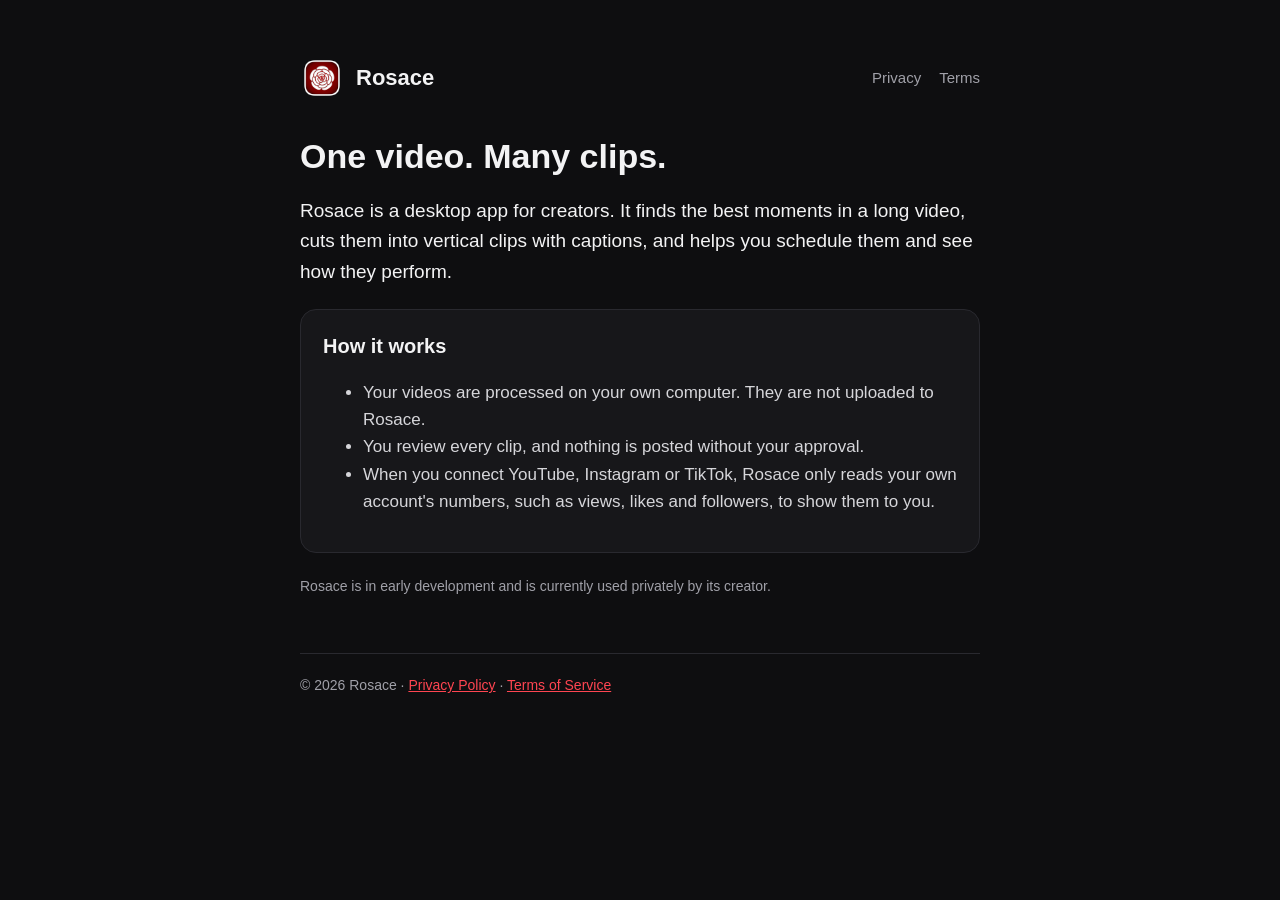
==== index.html @ 4492e955 "Rosace home, privacy policy and terms pages Co-Authored-By: Claude Opus 5.5 <noreply@anthropic.com>" ====
<!doctype html>
<html lang="en">
<head>
<meta charset="utf-8">
<meta name="viewport" content="width=device-width, initial-scale=1">
<title>Rosace</title>
<meta name="description" content="Rosace turns one long video into many short clips, and helps creators schedule them and follow how they do.">
<link rel="icon" href="icon.png">
<link rel="stylesheet" href="style.css">
</head>
<body>
<main>
  <header><img src="icon.png" alt=""><a href="./">Rosace</a>
    <nav><a href="privacy.html">Privacy</a><a href="terms.html">Terms</a></nav></header>
  <h1>One video. Many clips.</h1>
  <p class="lead">Rosace is a desktop app for creators. It finds the best moments in a long video, cuts them into vertical clips with captions, and helps you schedule them and see how they perform.</p>
  <div class="card">
    <h2 style="margin-top:0">How it works</h2>
    <ul>
      <li>Your videos are processed on your own computer. They are not uploaded to Rosace.</li>
      <li>You review every clip, and nothing is posted without your approval.</li>
      <li>When you connect YouTube, Instagram or TikTok, Rosace only reads your own account's numbers, such as views, likes and followers, to show them to you.</li>
    </ul>
  </div>
  <p class="small">Rosace is in early development and is currently used privately by its creator.</p>
  <footer>© 2026 Rosace · <a href="privacy.html">Privacy Policy</a> · <a href="terms.html">Terms of Service</a></footer>
</main>
</body>
</html>
---- style.css ----
:root { --bg: #0e0e10; --surface: #17171a; --text: #f3f3f4; --muted: #a0a0a8; --rose: #d9121f; --line: #29292f; }
* { box-sizing: border-box; }
body { margin: 0; background: var(--bg); color: var(--text); font: 17px/1.6 -apple-system, BlinkMacSystemFont, "Segoe UI", sans-serif; }
main { max-width: 720px; margin: 0 auto; padding: 56px 20px 80px; }
header { display: flex; align-items: center; gap: 12px; margin-bottom: 36px; }
header img { width: 44px; height: 44px; border-radius: 11px; }
header a { color: var(--text); text-decoration: none; font-weight: 700; font-size: 22px; }
nav { margin-left: auto; display: flex; gap: 18px; font-size: 15px; }
nav a { color: var(--muted); font-weight: 500; font-size: 15px; }
h1 { font-size: 34px; line-height: 1.2; margin: 0 0 12px; }
h2 { font-size: 20px; margin: 34px 0 8px; }
p, li { color: #d6d6da; }
a { color: #ff4551; }
.lead { font-size: 19px; color: var(--text); }
.card { background: var(--surface); border: 1px solid var(--line); border-radius: 16px; padding: 20px 22px; margin: 22px 0; }
.small { font-size: 14px; color: var(--muted); }
footer { margin-top: 56px; padding-top: 20px; border-top: 1px solid var(--line); font-size: 14px; color: var(--muted); }
@media (max-width: 560px) { nav { gap: 12px; } h1 { font-size: 28px; } }
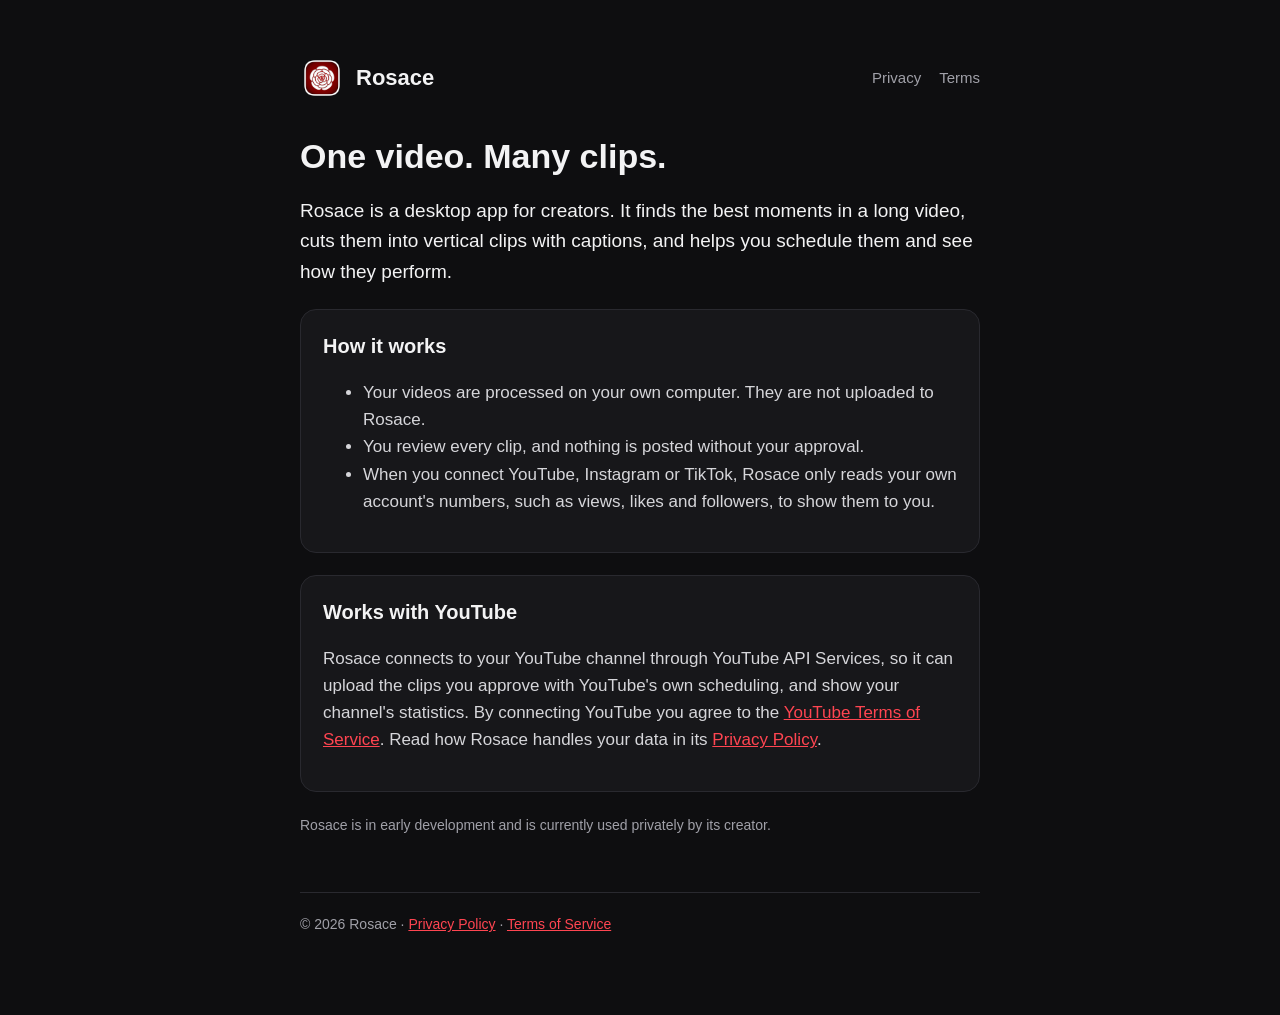
==== commit c801de27: "Add the YouTube API Services terms, Google privacy link and revocation details Co-Authored-By: Claud" ====
--- a/index.html
+++ b/index.html
@@ -22,6 +22,10 @@
       <li>When you connect YouTube, Instagram or TikTok, Rosace only reads your own account's numbers, such as views, likes and followers, to show them to you.</li>
     </ul>
   </div>
+  <div class="card">
+    <h2 style="margin-top:0">Works with YouTube</h2>
+    <p>Rosace connects to your YouTube channel through YouTube API Services, so it can upload the clips you approve with YouTube's own scheduling, and show your channel's statistics. By connecting YouTube you agree to the <a href="https://www.youtube.com/t/terms">YouTube Terms of Service</a>. Read how Rosace handles your data in its <a href="privacy.html#youtube">Privacy Policy</a>.</p>
+  </div>
   <p class="small">Rosace is in early development and is currently used privately by its creator.</p>
   <footer>© 2026 Rosace · <a href="privacy.html">Privacy Policy</a> · <a href="terms.html">Terms of Service</a></footer>
 </main>
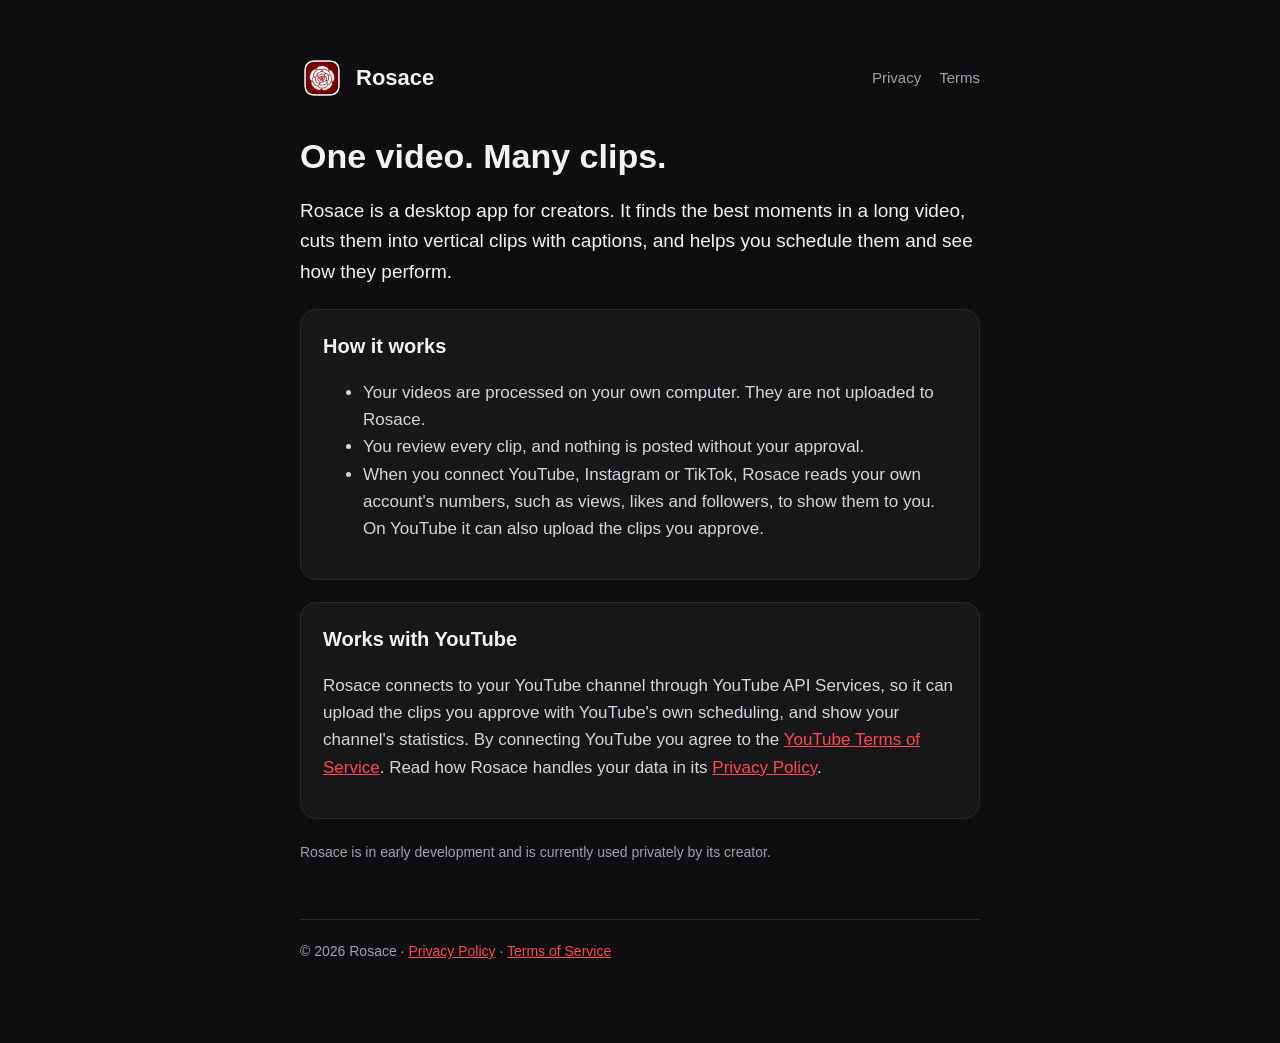
==== commit 7b76607e: "Mention YouTube uploads on the home page Co-Authored-By: Claude Opus 5.5 <noreply@anthropic.com>" ====
--- a/index.html
+++ b/index.html
@@ -19,7 +19,7 @@
     <ul>
       <li>Your videos are processed on your own computer. They are not uploaded to Rosace.</li>
       <li>You review every clip, and nothing is posted without your approval.</li>
-      <li>When you connect YouTube, Instagram or TikTok, Rosace only reads your own account's numbers, such as views, likes and followers, to show them to you.</li>
+      <li>When you connect YouTube, Instagram or TikTok, Rosace reads your own account's numbers, such as views, likes and followers, to show them to you. On YouTube it can also upload the clips you approve.</li>
     </ul>
   </div>
   <div class="card">
